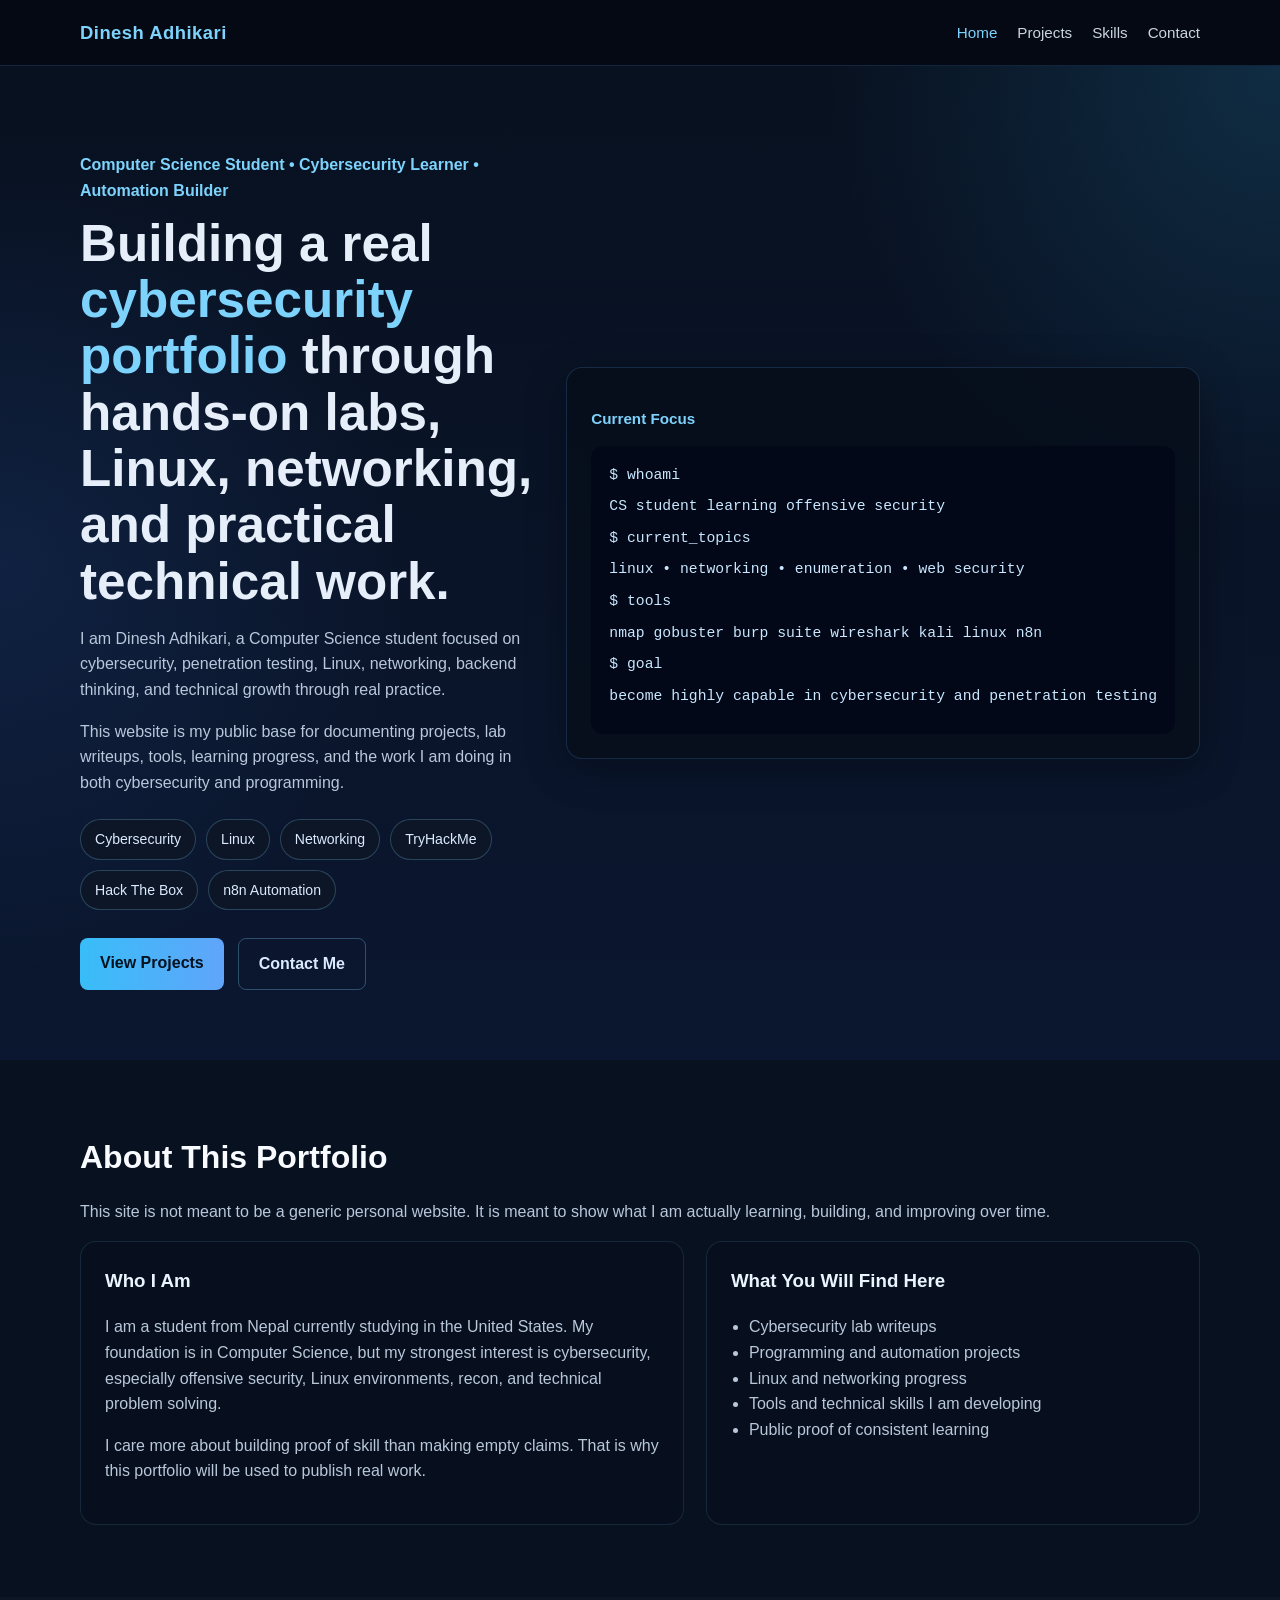
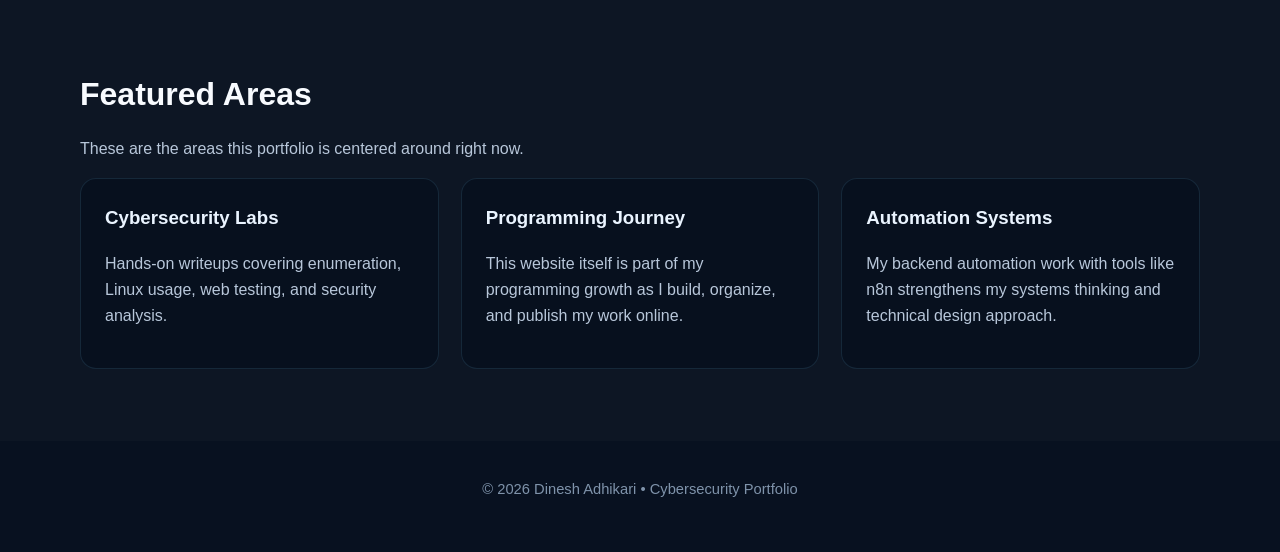
==== index.html @ 7315462c "changed the name of folders" ====
<!DOCTYPE html>
<html lang="en">
<head>
  <meta charset="UTF-8">
  <meta name="viewport" content="width=device-width, initial-scale=1.0">
  <title>Dinesh Adhikari | Cybersecurity Portfolio</title>
  <meta name="description" content="Cybersecurity portfolio of Dinesh Adhikari featuring labs, skills, projects, and technical growth.">
  <link rel="stylesheet" href="style.css">
  <script src="script.js" defer></script>
</head>
<body>
  <header class="site-header">
    <div class="container nav-wrap">
      <a href="index.htm" class="logo">Dinesh Adhikari</a>
      <button class="menu-toggle" id="menuToggle" aria-label="Toggle navigation">☰</button>
      <nav class="site-nav" id="siteNav">
        <a href="index.htm" class="active">Home</a>
        <a href="pages/projects.html">Projects</a>
        <a href="pages/skills.htm">Skills</a>
        <a href="pages/contact.htm">Contact</a>
      </nav>
    </div>
  </header>

  <main>
    <section class="hero">
      <div class="container hero-grid">
        <div>
          <p class="eyebrow">Computer Science Student • Cybersecurity Learner • Automation Builder</p>
          <h1>Building a real <span class="highlight">cybersecurity portfolio</span> through hands-on labs, Linux, networking, and practical technical work.</h1>
          <p class="lead">
            I am Dinesh Adhikari, a Computer Science student focused on cybersecurity, penetration testing, Linux, networking, backend thinking, and technical growth through real practice.
          </p>
          <p class="lead">
            This website is my public base for documenting projects, lab writeups, tools, learning progress, and the work I am doing in both cybersecurity and programming.
          </p>

          <div class="badge-row">
            <span class="badge">Cybersecurity</span>
            <span class="badge">Linux</span>
            <span class="badge">Networking</span>
            <span class="badge">TryHackMe</span>
            <span class="badge">Hack The Box</span>
            <span class="badge">n8n Automation</span>
          </div>

          <div class="button-row">
            <a href="pages/projects.html" class="btn btn-primary">View Projects</a>
            <a href="pages/contact.htm" class="btn btn-secondary">Contact Me</a>
          </div>
        </div>

        <div class="panel terminal-panel">
          <p class="panel-title">Current Focus</p>
          <div class="terminal-box">
            <div>$ whoami</div>
            <div>CS student learning offensive security</div>
            <div>$ current_topics</div>
            <div>linux • networking • enumeration • web security</div>
            <div>$ tools</div>
            <div>nmap gobuster burp suite wireshark kali linux n8n</div>
            <div>$ goal</div>
            <div>become highly capable in cybersecurity and penetration testing</div>
          </div>
        </div>
      </div>
    </section>

    <section class="section">
      <div class="container">
        <h2>About This Portfolio</h2>
        <p class="section-intro">
          This site is not meant to be a generic personal website. It is meant to show what I am actually learning, building, and improving over time.
        </p>

        <div class="grid two-col">
          <article class="card">
            <h3>Who I Am</h3>
            <p>
              I am a student from Nepal currently studying in the United States. My foundation is in Computer Science, but my strongest interest is cybersecurity, especially offensive security, Linux environments, recon, and technical problem solving.
            </p>
            <p>
              I care more about building proof of skill than making empty claims. That is why this portfolio will be used to publish real work.
            </p>
          </article>

          <article class="card">
            <h3>What You Will Find Here</h3>
            <ul>
              <li>Cybersecurity lab writeups</li>
              <li>Programming and automation projects</li>
              <li>Linux and networking progress</li>
              <li>Tools and technical skills I am developing</li>
              <li>Public proof of consistent learning</li>
            </ul>
          </article>
        </div>
      </div>
    </section>

    <section class="section alt-section">
      <div class="container">
        <h2>Featured Areas</h2>
        <p class="section-intro">
          These are the areas this portfolio is centered around right now.
        </p>

        <div class="grid three-col">
          <article class="card">
            <h3>Cybersecurity Labs</h3>
            <p>Hands-on writeups covering enumeration, Linux usage, web testing, and security analysis.</p>
          </article>

          <article class="card">
            <h3>Programming Journey</h3>
            <p>This website itself is part of my programming growth as I build, organize, and publish my work online.</p>
          </article>

          <article class="card">
            <h3>Automation Systems</h3>
            <p>My backend automation work with tools like n8n strengthens my systems thinking and technical design approach.</p>
          </article>
        </div>
      </div>
    </section>
  </main>

  <footer class="site-footer">
    <div class="container">
      <p>© 2026 Dinesh Adhikari • Cybersecurity Portfolio</p>
    </div>
  </footer>
</body>
</html>
---- style.css ----
* {
    box-sizing: border-box;
}

html {
    scroll-behavior: smooth;
}

body {
    margin: 0;
    font-family: Arial, sans-serif;
    background: #081120;
    color: #e5eef9;
    line-height: 1.6;
    overflow-x: hidden;
}

a {
    color: inherit;
    text-decoration: none;
}

img,
video {
    max-width: 100%;
    height: auto;
}

header.site-header {
    position: sticky;
    top: 0;
    z-index: 1000;
    background: rgba(5, 10, 20, 0.95);
    border-bottom: 1px solid rgba(79, 172, 254, 0.18);
    backdrop-filter: blur(10px);
}

.container {
    width: min(1120px, calc(100% - 40px));
    margin: 0 auto;
}

.nav-wrap {
    position: relative;
    display: flex;
    justify-content: space-between;
    align-items: center;
    padding: 18px 0;
    gap: 20px;
}

.logo {
    font-size: 1.15rem;
    font-weight: bold;
    letter-spacing: 0.5px;
    color: #7dd3fc;
}

.site-nav {
    display: flex;
    gap: 20px;
    flex-wrap: wrap;
}

.site-nav a {
    font-size: 0.95rem;
    color: #cbd5e1;
    transition: 0.2s ease;
}

.site-nav a:hover,
.site-nav a.active {
    color: #7dd3fc;
}

.menu-toggle {
    display: none;
    border: 1px solid rgba(125, 211, 252, 0.2);
    background: transparent;
    color: #e7eef8;
    padding: 8px 12px;
    border-radius: 8px;
    cursor: pointer;
}

.hero {
    min-height: 92vh;
    display: grid;
    align-items: center;
    padding: 70px 0;
    background:
        radial-gradient(circle at top right, rgba(56, 189, 248, 0.16), transparent 28%),
        radial-gradient(circle at left center, rgba(59, 130, 246, 0.12), transparent 30%),
        linear-gradient(180deg, #081120 0%, #0b1730 100%);
}

.hero-grid {
    display: grid;
    grid-template-columns: 1.2fr 0.8fr;
    gap: 32px;
    align-items: center;
}

.eyebrow {
    color: #7dd3fc;
    font-weight: bold;
    margin-bottom: 12px;
}

.hero h1 {
    margin: 0 0 14px;
    font-size: clamp(2.3rem, 5vw, 3.2rem);
    line-height: 1.1;
}

.highlight {
    color: #7dd3fc;
}

.lead,
.section-intro,
.page-lead,
.card p,
.card li,
.contact-text {
    color: #b8c7da;
}

.badge-row {
    display: flex;
    flex-wrap: wrap;
    gap: 10px;
    margin: 24px 0 28px;
}

.badge {
    padding: 8px 14px;
    border: 1px solid rgba(125, 211, 252, 0.25);
    border-radius: 999px;
    background: rgba(14, 23, 40, 0.95);
    color: #dbeafe;
    font-size: 0.88rem;
}

.button-row,
.hero-actions {
    display: flex;
    flex-wrap: wrap;
    gap: 14px;
}

.btn {
    display: inline-block;
    padding: 12px 20px;
    border-radius: 8px;
    font-weight: bold;
    transition: 0.2s ease;
    text-align: center;
}

.btn-primary {
    background: linear-gradient(90deg, #38bdf8, #60a5fa);
    color: #03111f;
}

.btn-primary:hover {
    transform: translateY(-1px);
}

.btn-secondary {
    border: 1px solid rgba(125, 211, 252, 0.3);
    color: #dbeafe;
    background: transparent;
}

.panel,
.card,
.contact-box,
.form-card {
    background: rgba(8, 16, 31, 0.95);
    border: 1px solid rgba(125, 211, 252, 0.12);
    border-radius: 16px;
    padding: 24px;
}

.terminal-panel {
    background: rgba(7, 15, 28, 0.9);
    border: 1px solid rgba(96, 165, 250, 0.18);
    box-shadow: 0 10px 40px rgba(0, 0, 0, 0.3);
}

.panel-title {
    color: #7dd3fc;
    font-weight: bold;
    margin-bottom: 14px;
    font-size: 0.95rem;
}

.terminal-box {
    background: #020817;
    border-radius: 12px;
    padding: 18px;
    font-family: "Courier New", monospace;
    font-size: 0.92rem;
    color: #c9e7ff;
    overflow-x: auto;
}

.terminal-box div {
    margin-bottom: 8px;
    white-space: nowrap;
}

.section {
    padding: 72px 0;
}

.alt-section {
    background: rgba(255, 255, 255, 0.02);
}

h2.section-title,
.section h2,
.page-hero h1 {
    margin: 0 0 12px;
    font-size: clamp(1.75rem, 4vw, 2rem);
    color: #f8fbff;
}

.grid {
    display: grid;
    gap: 22px;
}

.two-col {
    grid-template-columns: 1.1fr 0.9fr;
}

.three-col {
    grid-template-columns: repeat(auto-fit, minmax(240px, 1fr));
}

.card h3,
.card h4 {
    margin-top: 0;
    color: #eaf4ff;
}

.card ul,
.contact-list,
.skills-list {
    margin: 14px 0 0;
    padding-left: 18px;
}

.page-hero {
    padding: 70px 0 30px;
}

pre {
    margin: 0;
    padding: 14px 16px;
    border-radius: 12px;
    background: #020817;
    color: #c9e7ff;
    overflow-x: auto;
    white-space: pre-wrap;
    word-break: break-word;
}

.tag-row,
.project-tag-wrap {
    display: flex;
    flex-wrap: wrap;
    gap: 8px;
    margin: 14px 0 16px;
}

.tag,
.project-tag {
    font-size: 0.78rem;
    padding: 6px 10px;
    border-radius: 999px;
    background: rgba(56, 189, 248, 0.12);
    border: 1px solid rgba(56, 189, 248, 0.2);
    color: #d6efff;
}

.project-link {
    color: #7dd3fc;
    font-weight: bold;
}

.contact-grid {
    display: grid;
    grid-template-columns: 1fr 1fr;
    gap: 22px;
}

.contact-box {
    text-align: center;
    background: linear-gradient(180deg, rgba(12, 21, 40, 0.98), rgba(8, 14, 26, 0.98));
    border: 1px solid rgba(125, 211, 252, 0.14);
}

.contact-form {
    display: grid;
    gap: 14px;
}

.contact-form label {
    display: grid;
    gap: 6px;
    color: #dce8f7;
    font-weight: 600;
}

.contact-form input,
.contact-form textarea {
    width: 100%;
    border: 1px solid rgba(125, 211, 252, 0.14);
    border-radius: 10px;
    background: #07111f;
    color: #e7eef8;
    padding: 12px 14px;
    font: inherit;
}

.contact-form textarea {
    min-height: 140px;
    resize: vertical;
}

.site-footer {
    padding: 22px 0 36px;
    text-align: center;
    color: #7f93aa;
    font-size: 0.92rem;
}

@media (max-width: 900px) {
    .hero-grid,
    .two-col,
    .contact-grid {
        grid-template-columns: 1fr;
    }

    .hero {
        min-height: auto;
        padding: 48px 0 56px;
    }

    .hero-grid {
        gap: 24px;
    }
}

@media (max-width: 720px) {
    .container {
        width: min(1120px, calc(100% - 28px));
    }

    .nav-wrap {
        padding: 14px 0;
    }

    .menu-toggle {
        display: inline-block;
        margin-left: auto;
    }

    .site-nav {
        position: absolute;
        top: calc(100% + 8px);
        left: 0;
        right: 0;
        display: none;
        flex-direction: column;
        align-items: flex-start;
        gap: 6px;
        padding: 14px;
        background: #081120;
        border: 1px solid rgba(125, 211, 252, 0.12);
        border-radius: 14px;
        box-shadow: 0 18px 40px rgba(0, 0, 0, 0.28);
    }

    .site-nav.show {
        display: flex;
    }

    .site-nav a {
        width: 100%;
        padding: 10px 0;
    }
}

@media (max-width: 640px) {
    .section,
    .page-hero {
        padding: 56px 0 24px;
    }

    .panel,
    .card,
    .contact-box,
    .form-card {
        padding: 18px;
    }

    .hero {
        padding: 36px 0 48px;
    }

    .eyebrow {
        font-size: 0.92rem;
    }

    .lead,
    .section-intro,
    .page-lead {
        font-size: 0.98rem;
    }

    .badge-row {
        gap: 8px;
        margin: 20px 0 24px;
    }

    .badge {
        padding: 7px 12px;
        font-size: 0.82rem;
    }

    .button-row,
    .hero-actions {
        flex-direction: column;
    }

    .btn {
        width: 100%;
    }

    .terminal-box {
        padding: 14px;
        font-size: 0.85rem;
    }

    .terminal-box div {
        white-space: normal;
        overflow-wrap: anywhere;
    }
}

@media (max-width: 420px) {
    .logo {
        font-size: 1rem;
    }

    .hero h1 {
        font-size: 1.9rem;
    }

    h2.section-title,
    .section h2,
    .page-hero h1 {
        font-size: 1.55rem;
    }
}
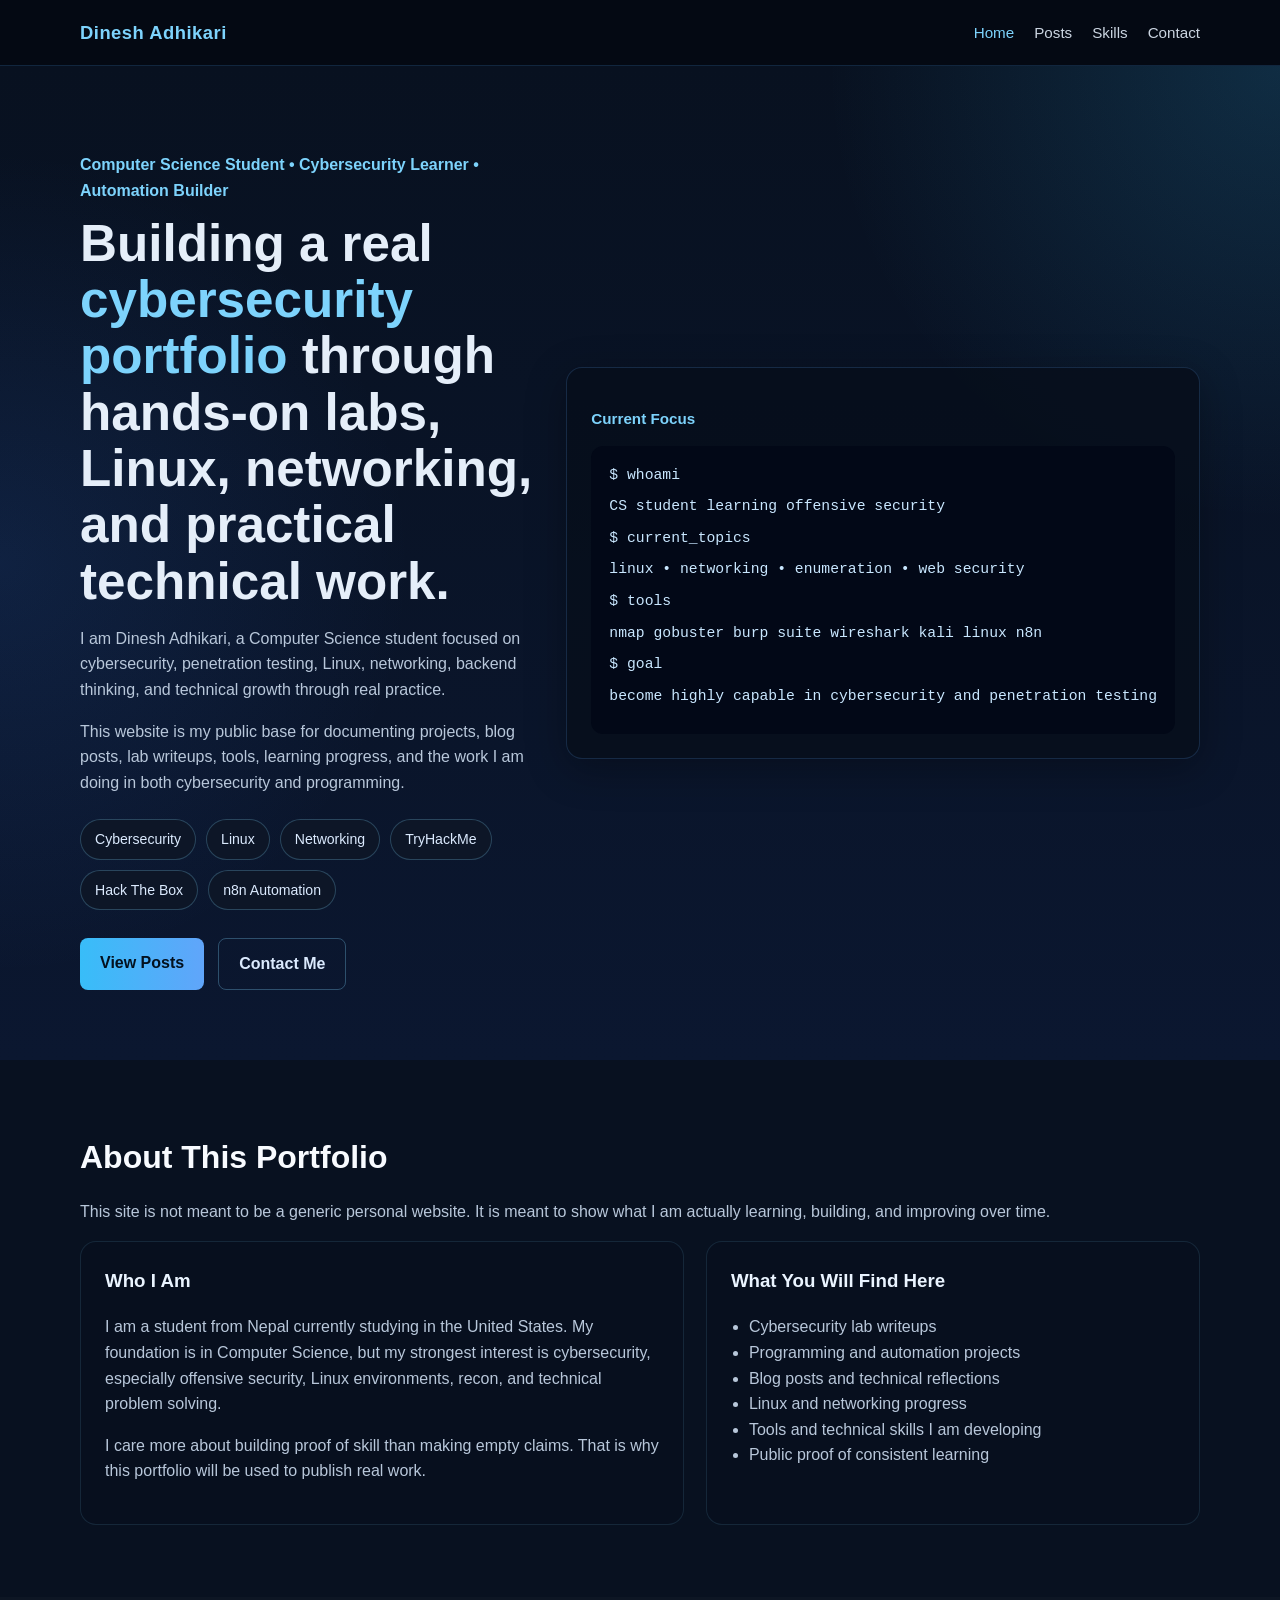
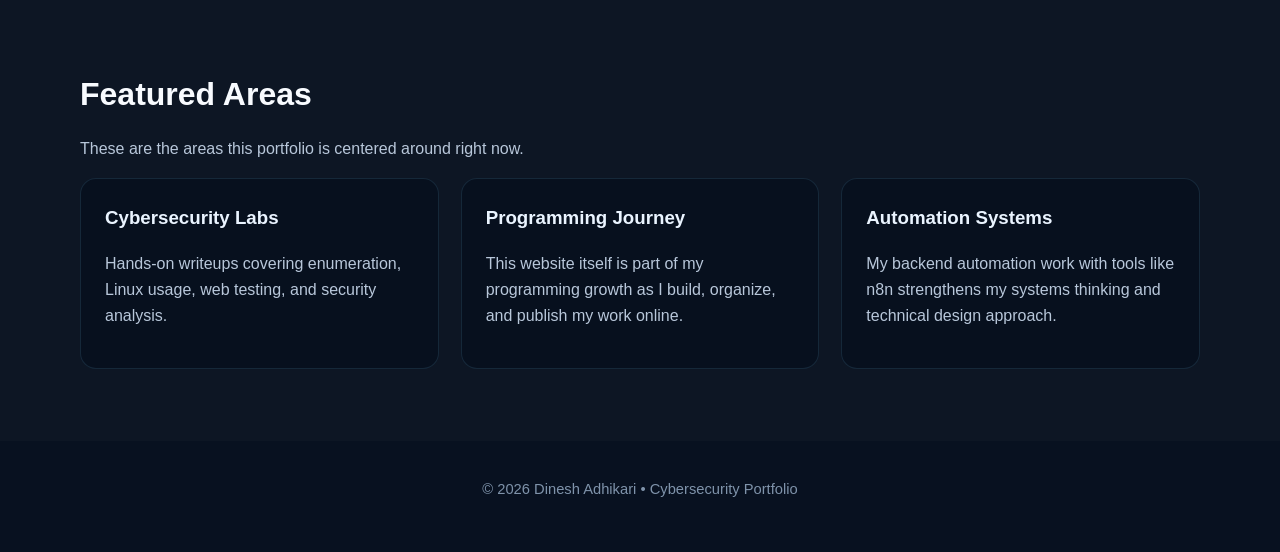
==== commit b908f0e7: "addded post pages with its aligned js" ====
--- a/index.html
+++ b/index.html
@@ -1,5 +1,3 @@
-
-
 <!DOCTYPE html>
 <html lang="en">
 <head>
@@ -13,13 +11,13 @@
 <body>
   <header class="site-header">
     <div class="container nav-wrap">
-      <a href="index.htm" class="logo">Dinesh Adhikari</a>
+      <a href="index.html" class="logo">Dinesh Adhikari</a>
       <button class="menu-toggle" id="menuToggle" aria-label="Toggle navigation">☰</button>
       <nav class="site-nav" id="siteNav">
-        <a href="index.htm" class="active">Home</a>
-        <a href="pages/projects.html">Projects</a>
-        <a href="pages/skills.htm">Skills</a>
-        <a href="pages/contact.htm">Contact</a>
+        <a href="index.html" class="active">Home</a>
+        <a href="pages/projects.html">Posts</a>
+        <a href="pages/skills.html">Skills</a>
+        <a href="pages/contact.html">Contact</a>
       </nav>
     </div>
   </header>
@@ -34,7 +32,7 @@
             I am Dinesh Adhikari, a Computer Science student focused on cybersecurity, penetration testing, Linux, networking, backend thinking, and technical growth through real practice.
           </p>
           <p class="lead">
-            This website is my public base for documenting projects, lab writeups, tools, learning progress, and the work I am doing in both cybersecurity and programming.
+            This website is my public base for documenting projects, blog posts, lab writeups, tools, learning progress, and the work I am doing in both cybersecurity and programming.
           </p>
 
           <div class="badge-row">
@@ -47,8 +45,8 @@
           </div>
 
           <div class="button-row">
-            <a href="pages/projects.html" class="btn btn-primary">View Projects</a>
-            <a href="pages/contact.htm" class="btn btn-secondary">Contact Me</a>
+            <a href="pages/projects.html" class="btn btn-primary">View Posts</a>
+            <a href="pages/contact.html" class="btn btn-secondary">Contact Me</a>
           </div>
         </div>
 
@@ -91,6 +89,7 @@
             <ul>
               <li>Cybersecurity lab writeups</li>
               <li>Programming and automation projects</li>
+              <li>Blog posts and technical reflections</li>
               <li>Linux and networking progress</li>
               <li>Tools and technical skills I am developing</li>
               <li>Public proof of consistent learning</li>
--- a/style.css
+++ b/style.css
@@ -291,6 +291,90 @@
     font-weight: bold;
 }
 
+.posts-toolbar {
+    display: flex;
+    justify-content: space-between;
+    align-items: end;
+    gap: 20px;
+    margin-bottom: 22px;
+}
+
+.posts-toolbar-controls {
+    display: grid;
+    gap: 8px;
+    min-width: 180px;
+}
+
+.posts-toolbar-controls label,
+.post-count,
+.post-meta,
+.post-detail-meta {
+    color: #9db0c8;
+    font-size: 0.9rem;
+}
+
+.post-filter {
+    width: 100%;
+    border: 1px solid rgba(125, 211, 252, 0.14);
+    border-radius: 10px;
+    background: #07111f;
+    color: #e7eef8;
+    padding: 12px 14px;
+    font: inherit;
+}
+
+.post-grid {
+    align-items: stretch;
+}
+
+.post-card {
+    display: grid;
+    gap: 14px;
+}
+
+.post-card-top,
+.post-detail-meta {
+    display: flex;
+    flex-wrap: wrap;
+    gap: 10px;
+    align-items: center;
+}
+
+.post-type-badge,
+.post-tag {
+    font-size: 0.78rem;
+    padding: 6px 10px;
+    border-radius: 999px;
+    background: rgba(56, 189, 248, 0.12);
+    border: 1px solid rgba(56, 189, 248, 0.2);
+    color: #d6efff;
+}
+
+.post-card h3 {
+    margin-bottom: 0;
+}
+
+.post-layout {
+    display: grid;
+    gap: 22px;
+}
+
+.post-section-card h2 {
+    margin-top: 0;
+    margin-bottom: 12px;
+    font-size: 1.2rem;
+}
+
+.post-section-list {
+    margin: 0;
+    padding-left: 18px;
+    color: #b8c7da;
+}
+
+.empty-state {
+    text-align: center;
+}
+
 .contact-grid {
     display: grid;
     grid-template-columns: 1fr 1fr;
@@ -352,6 +436,11 @@
 
     .hero-grid {
         gap: 24px;
+    }
+
+    .posts-toolbar {
+        display: grid;
+        align-items: start;
     }
 }
 
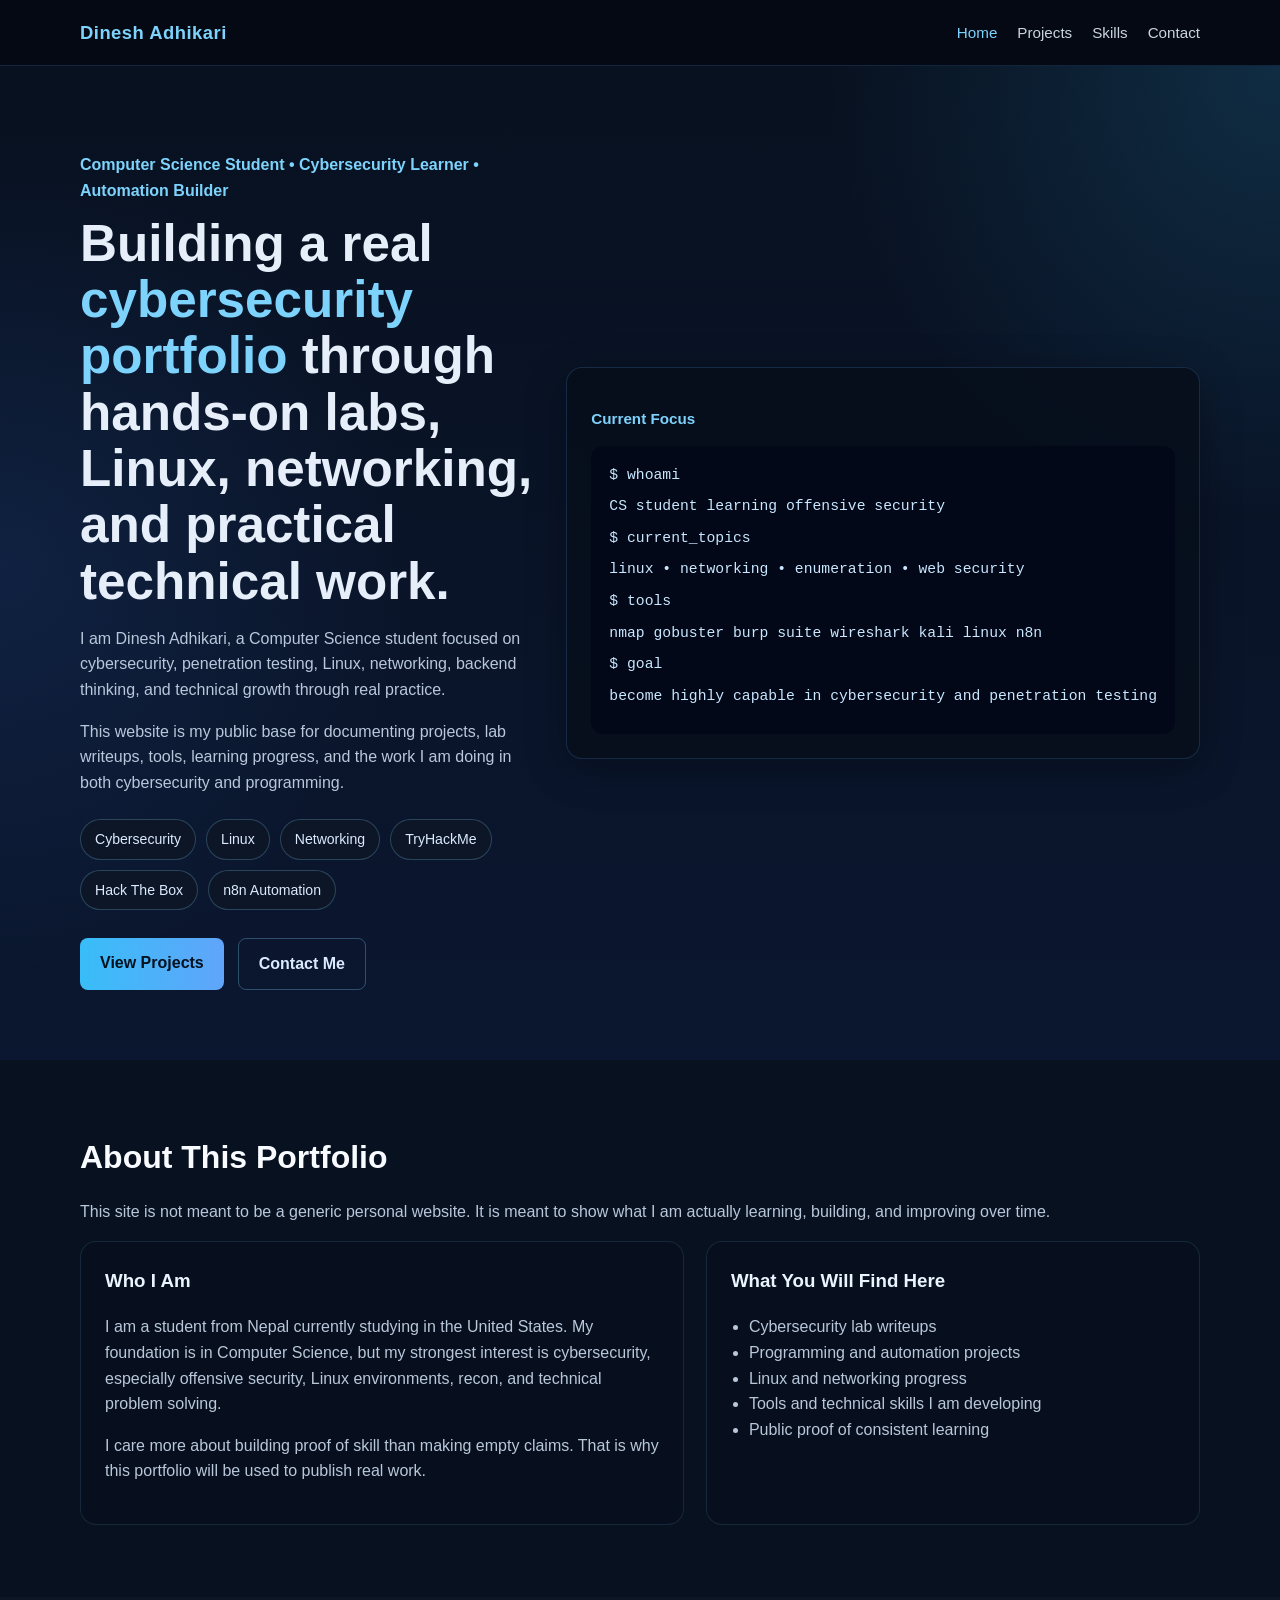
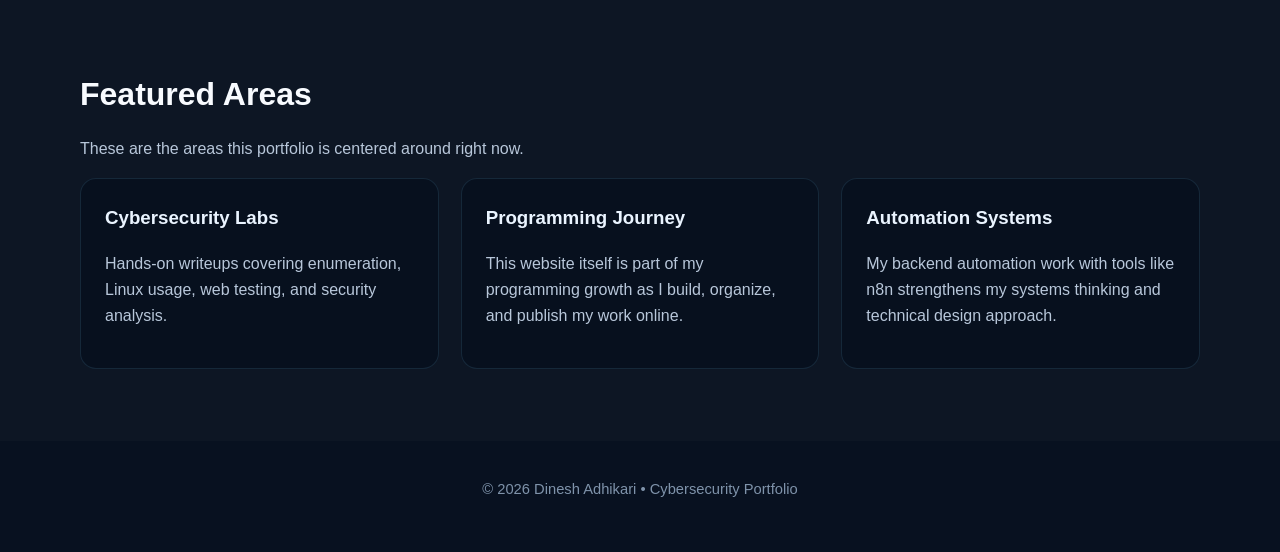
==== commit 79976559: "removed everything that contained post" ====
--- a/index.html
+++ b/index.html
@@ -15,7 +15,7 @@
       <button class="menu-toggle" id="menuToggle" aria-label="Toggle navigation">☰</button>
       <nav class="site-nav" id="siteNav">
         <a href="index.html" class="active">Home</a>
-        <a href="pages/projects.html">Posts</a>
+        <a href="pages/projects.html">Projects</a>
         <a href="pages/skills.html">Skills</a>
         <a href="pages/contact.html">Contact</a>
       </nav>
@@ -32,7 +32,7 @@
             I am Dinesh Adhikari, a Computer Science student focused on cybersecurity, penetration testing, Linux, networking, backend thinking, and technical growth through real practice.
           </p>
           <p class="lead">
-            This website is my public base for documenting projects, blog posts, lab writeups, tools, learning progress, and the work I am doing in both cybersecurity and programming.
+            This website is my public base for documenting projects, lab writeups, tools, learning progress, and the work I am doing in both cybersecurity and programming.
           </p>
 
           <div class="badge-row">
@@ -45,7 +45,7 @@
           </div>
 
           <div class="button-row">
-            <a href="pages/projects.html" class="btn btn-primary">View Posts</a>
+            <a href="pages/projects.html" class="btn btn-primary">View Projects</a>
             <a href="pages/contact.html" class="btn btn-secondary">Contact Me</a>
           </div>
         </div>
@@ -89,7 +89,6 @@
             <ul>
               <li>Cybersecurity lab writeups</li>
               <li>Programming and automation projects</li>
-              <li>Blog posts and technical reflections</li>
               <li>Linux and networking progress</li>
               <li>Tools and technical skills I am developing</li>
               <li>Public proof of consistent learning</li>
--- a/style.css
+++ b/style.css
@@ -291,90 +291,6 @@
     font-weight: bold;
 }
 
-.posts-toolbar {
-    display: flex;
-    justify-content: space-between;
-    align-items: end;
-    gap: 20px;
-    margin-bottom: 22px;
-}
-
-.posts-toolbar-controls {
-    display: grid;
-    gap: 8px;
-    min-width: 180px;
-}
-
-.posts-toolbar-controls label,
-.post-count,
-.post-meta,
-.post-detail-meta {
-    color: #9db0c8;
-    font-size: 0.9rem;
-}
-
-.post-filter {
-    width: 100%;
-    border: 1px solid rgba(125, 211, 252, 0.14);
-    border-radius: 10px;
-    background: #07111f;
-    color: #e7eef8;
-    padding: 12px 14px;
-    font: inherit;
-}
-
-.post-grid {
-    align-items: stretch;
-}
-
-.post-card {
-    display: grid;
-    gap: 14px;
-}
-
-.post-card-top,
-.post-detail-meta {
-    display: flex;
-    flex-wrap: wrap;
-    gap: 10px;
-    align-items: center;
-}
-
-.post-type-badge,
-.post-tag {
-    font-size: 0.78rem;
-    padding: 6px 10px;
-    border-radius: 999px;
-    background: rgba(56, 189, 248, 0.12);
-    border: 1px solid rgba(56, 189, 248, 0.2);
-    color: #d6efff;
-}
-
-.post-card h3 {
-    margin-bottom: 0;
-}
-
-.post-layout {
-    display: grid;
-    gap: 22px;
-}
-
-.post-section-card h2 {
-    margin-top: 0;
-    margin-bottom: 12px;
-    font-size: 1.2rem;
-}
-
-.post-section-list {
-    margin: 0;
-    padding-left: 18px;
-    color: #b8c7da;
-}
-
-.empty-state {
-    text-align: center;
-}
-
 .contact-grid {
     display: grid;
     grid-template-columns: 1fr 1fr;
@@ -438,10 +354,6 @@
         gap: 24px;
     }
 
-    .posts-toolbar {
-        display: grid;
-        align-items: start;
-    }
 }
 
 @media (max-width: 720px) {
